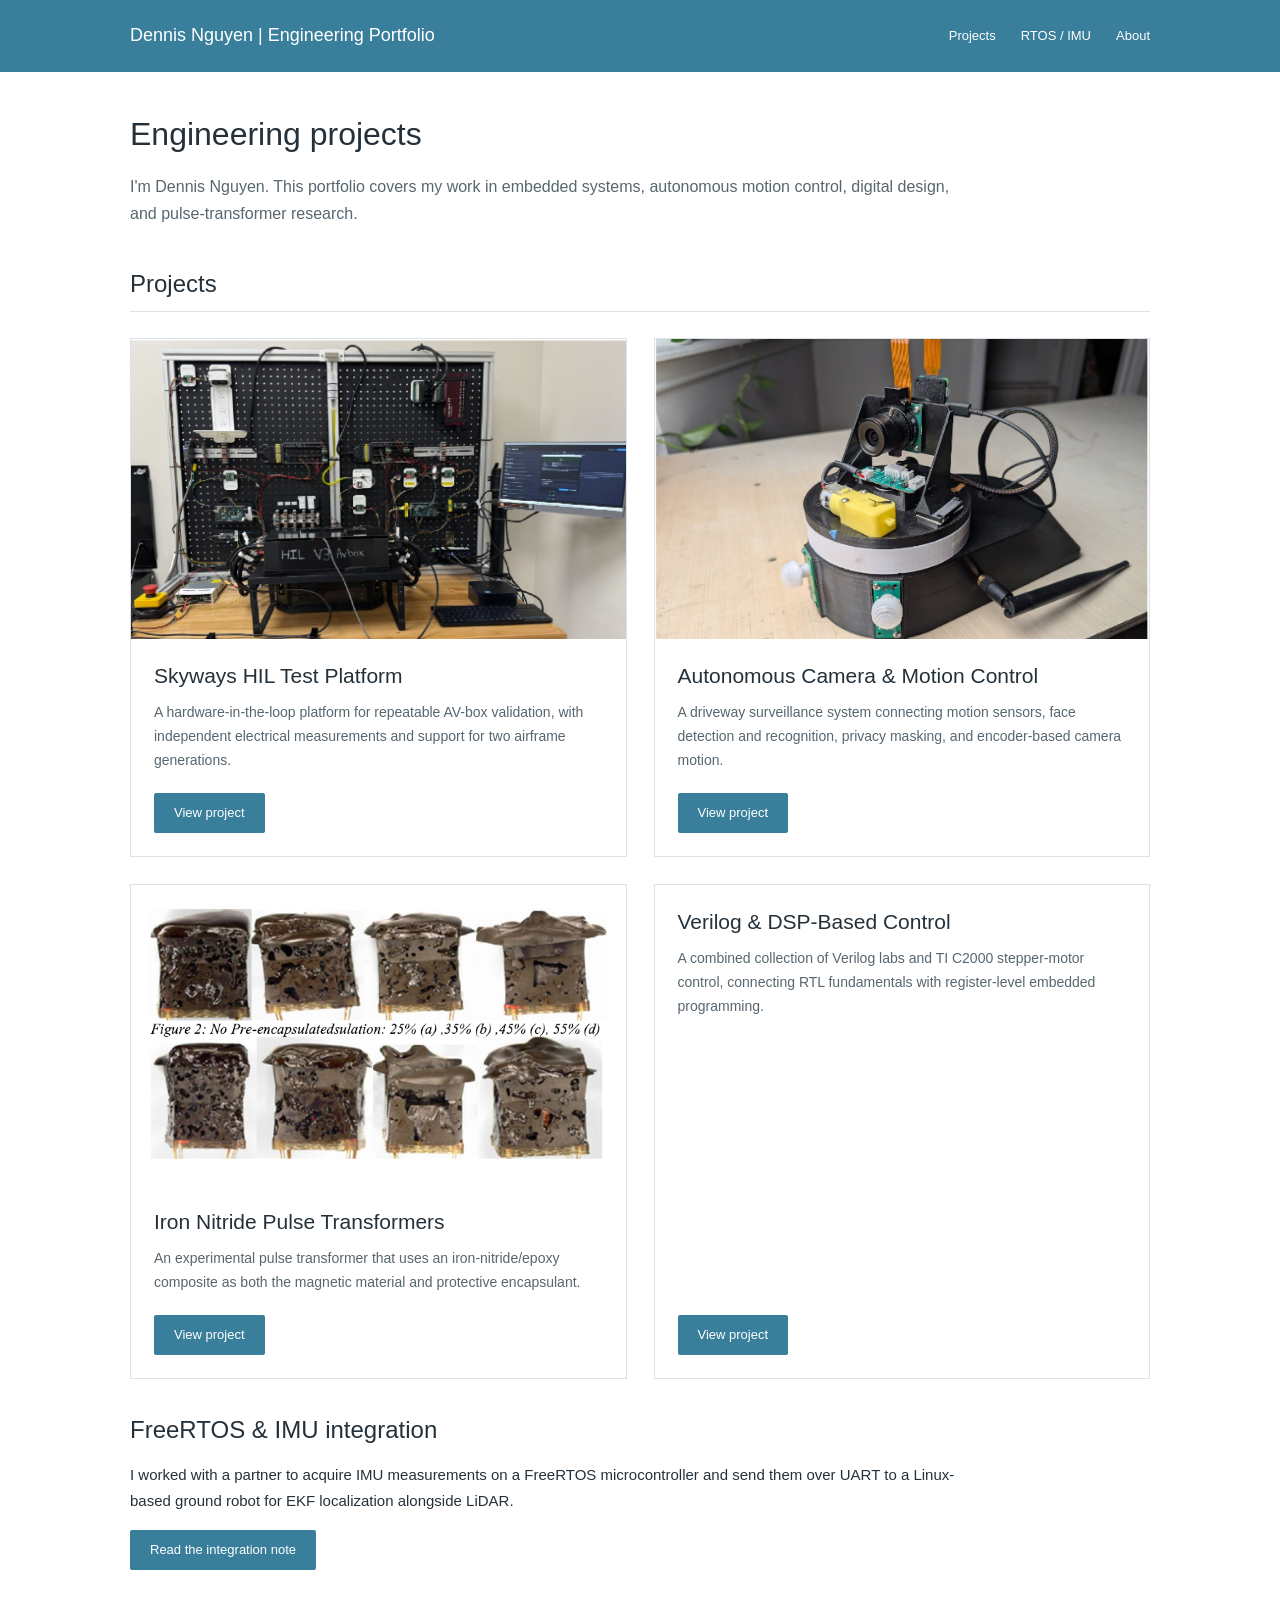
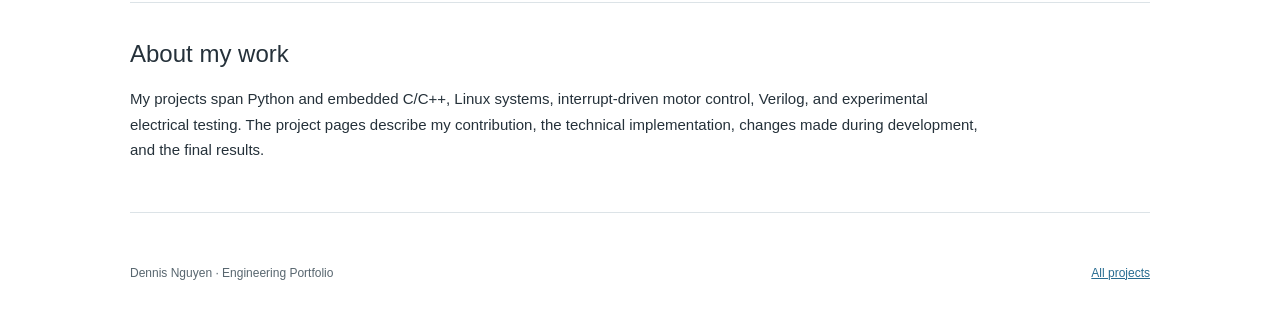
==== index.html @ afa56b70 "Publish Dennis Nguyen engineering portfolio Add all project pages, original project photos, crawlabl" ====
<!doctype html><html lang="en"><head><meta charset="UTF-8"><meta name="viewport" content="width=device-width,initial-scale=1"><title>Dennis Nguyen | Engineering Portfolio</title><meta name="description" content="Dennis Nguyen’s engineering portfolio featuring Skyways avionics HIL testing, autonomous camera and motion control, Verilog and DSP coursework, iron-nitride pulse transformers, and FreeRTOS IMU integration."><meta name="theme-color" content="#397f9b"><link rel="canonical" href="https://dennistnguyen.github.io/"><meta property="og:title" content="Dennis Nguyen | Engineering Portfolio"><meta property="og:description" content="Dennis Nguyen’s engineering portfolio featuring Skyways avionics HIL testing, autonomous camera and motion control, Verilog and DSP coursework, iron-nitride pulse transformers, and FreeRTOS IMU integration."><meta property="og:url" content="https://dennistnguyen.github.io/"><meta property="og:image" content="https://dennistnguyen.github.io/camera-product.png"><link rel="icon" href="/favicon.svg" type="image/svg+xml"><link rel="stylesheet" href="/site.css"><script src="/site.js" defer></script><meta name="robots" content="index,follow"><meta property="og:type" content="website"><script type="application/ld+json">{"@context":"https://schema.org","@graph":[{"@type":"Person","@id":"https://dennistnguyen.github.io/#dennis-nguyen","name":"Dennis Nguyen","url":"https://dennistnguyen.github.io/"},{"@type":"WebSite","@id":"https://dennistnguyen.github.io/#website","name":"Dennis Nguyen Engineering Portfolio","alternateName":"Dennis Nguyen Portfolio","url":"https://dennistnguyen.github.io/","publisher":{"@id":"https://dennistnguyen.github.io/#dennis-nguyen"}},{"@type":"ProfilePage","@id":"https://dennistnguyen.github.io/#webpage","name":"Dennis Nguyen | Engineering Portfolio","url":"https://dennistnguyen.github.io/","isPartOf":{"@id":"https://dennistnguyen.github.io/#website"},"mainEntity":{"@id":"https://dennistnguyen.github.io/#dennis-nguyen"}}]}</script><meta name="google-site-verification" content="JkcclAzl6BrZc9IJsqjWrObh7vbxXQNte5OkdnFRGxA" />
</head><body><a class="skip" href="#main">Skip to content</a><header><div class="container header-row"><a class="brand" href="/">Dennis Nguyen <span>| Engineering Portfolio</span></a><button class="menu" aria-expanded="false" aria-controls="navigation" aria-label="Open navigation">Menu</button><nav id="navigation"><a href="/#projects">Projects</a><a href="/#imu">RTOS / IMU</a><a href="/#about">About</a></nav></div></header><main id="main"><div class="container"><section class="introduction"><h1>Engineering projects</h1><p>I'm Dennis Nguyen. This portfolio covers my work in embedded systems, autonomous motion control, digital design, and pulse-transformer research.</p></section><section id="projects"><h2 class="section-heading">Projects</h2><div class="project-grid"><article class="project-card"><a class="photo-link" href="/skyways.html"><img src="/hil-bench.png" alt="Assembled Skyways HIL bench with modular pegboard hardware, connected AV box, and operator computer" ></a><div class="card-text"><h3>Skyways HIL Test Platform</h3><p>A hardware-in-the-loop platform for repeatable AV-box validation, with independent electrical measurements and support for two airframe generations.</p><a class="button" href="/skyways.html">View project</a></div></article><article class="project-card"><a class="photo-link" href="/autonomous-camera.html"><img src="/camera-product.png" alt="Completed driveway camera with its motorized pan mechanism, PIR sensors, camera, and enclosure" ></a><div class="card-text"><h3>Autonomous Camera &amp; Motion Control</h3><p>A driveway surveillance system connecting motion sensors, face detection and recognition, privacy masking, and encoder-based camera motion.</p><a class="button" href="/autonomous-camera.html">View project</a></div></article><article class="project-card"><a class="photo-link" href="/pulse-transformers.html"><img src="/transformer-prototypes.png" alt="Iron-nitride transformer prototypes at four filler concentrations, with and without winding precoat" class="samples"></a><div class="card-text"><h3>Iron Nitride Pulse Transformers</h3><p>An experimental pulse transformer that uses an iron-nitride/epoxy composite as both the magnetic material and protective encapsulant.</p><a class="button" href="/pulse-transformers.html">View project</a></div></article><article class="project-card"><div class="card-text"><h3>Verilog &amp; DSP-Based Control</h3><p>A combined collection of Verilog labs and TI C2000 stepper-motor control, connecting RTL fundamentals with register-level embedded programming.</p><a class="button" href="/digital-control.html">View project</a></div></article></div></section><section class="short-section" id="imu"><h2>FreeRTOS &amp; IMU integration</h2><p>I worked with a partner to acquire IMU measurements on a FreeRTOS microcontroller and send them over UART to a Linux-based ground robot for EKF localization alongside LiDAR.</p><a class="button" href="/imu-integration.html">Read the integration note</a></section><section class="short-section" id="about"><h2>About my work</h2><p>My projects span Python and embedded C/C++, Linux systems, interrupt-driven motor control, Verilog, and experimental electrical testing. The project pages describe my contribution, the technical implementation, changes made during development, and the final results.</p></section></div></main><footer class="container"><p>Dennis Nguyen · Engineering Portfolio</p><a href="/#projects">All projects</a></footer></body></html>
---- site.css ----
:root{--blue:#397f9b;--ink:#25313a;--muted:#58666f;--line:#dce3e7;--pale:#f3f6f8}*{box-sizing:border-box}html{scroll-behavior:smooth;scroll-padding-top:85px}body{font-family:Arial,'Segoe UI',sans-serif;color:var(--ink);background:#fff;line-height:1.7;margin:0;font-size:16px}a{color:#276c91}a:hover{text-decoration:underline}button{font:inherit}img{max-width:100%;display:block}h1,h2,h3{line-height:1.3;font-weight:500;margin:0 0 17px}h1{font-size:32px}h2{font-size:24px}h3{font-size:18px;font-weight:600}p{margin:0 0 17px}.container{max-width:1080px;padding:0 30px;margin:0 auto}header{background:var(--blue);color:white;position:sticky;top:0;z-index:10}.header-row{display:flex;align-items:center;justify-content:space-between;gap:20px;min-height:72px}.brand{color:white;text-decoration:none;font-size:18px;font-weight:400;line-height:1.4}.brand span{font-weight:400}nav{display:flex;gap:25px;font-size:13px}nav a{color:#fff;text-decoration:none}.menu{display:none}a:focus-visible,button:focus-visible{outline:3px solid #ddad54;outline-offset:4px}.skip{position:absolute;top:-80px;left:15px;background:white;padding:10px;z-index:30}.skip:focus{top:10px}.introduction{padding:42px 0 24px;max-width:830px}.introduction p{color:var(--muted);font-size:16px}.section-heading{border-bottom:1px solid var(--line);padding-bottom:12px;margin-bottom:26px}.project-grid{display:grid;grid-template-columns:1fr 1fr;gap:27px}.project-card{border:1px solid var(--line);background:#fff;overflow:hidden;display:flex;flex-direction:column}.photo-link{display:block;background:var(--pale)}.photo-link img{height:300px;width:100%;object-fit:cover;object-position:center}.photo-link img.samples{object-fit:contain;background:#fff;padding:16px}.card-text{padding:23px;display:flex;flex-direction:column;flex:1}.card-text h3{font-size:21px;font-weight:500;margin-bottom:12px}.card-text p{font-size:14px;color:var(--muted);margin-bottom:20px}.button{background:var(--blue);color:#fff;display:inline-block;text-decoration:none;padding:9px 20px;font-size:13px;align-self:flex-start;margin-top:auto;border:0;border-radius:2px}.button:hover{background:#2c6d89;text-decoration:none}.short-section{padding:35px 0 32px;border-bottom:1px solid var(--line);scroll-margin-top:90px}.short-section p{font-size:15px;max-width:850px}.short-section:first-of-type{margin-top:18px}footer{display:flex;justify-content:space-between;align-items:center;gap:20px;font-size:12px;color:var(--muted);padding-top:30px!important;padding-bottom:30px!important;margin-top:20px!important}footer p{margin:0}.case{padding-top:30px;padding-bottom:30px}.back{font-size:13px;display:inline-block;margin-bottom:27px;text-decoration:none}.case>h1{font-size:32px;margin-bottom:9px}.context{font-size:13px;color:var(--muted);margin-bottom:29px}.overview{margin-bottom:29px}.overview.with-photo{display:grid;grid-template-columns:1fr 1fr;gap:35px;align-items:start}.overview h2{font-size:22px}.overview p{font-size:15px}.tags{display:flex;flex-wrap:wrap;gap:7px;margin:20px 0}.tags span{font-size:11px;color:#416376;background:#f0f5f7;padding:3px 9px;border-radius:3px}.project-photo{margin:0}.project-photo img{width:100%;height:auto;max-height:385px;object-fit:contain}.project-photo:has(img[src*="camera-product"]) img{object-fit:cover;aspect-ratio:4/3}.project-photo:has(img[src*="transformer-prototypes"]) img{padding:12px;border:1px solid var(--line)}figcaption{font-size:11px;line-height:1.6;color:var(--muted);margin-top:9px}.case>section{margin:30px 0;padding-top:24px;border-top:1px solid var(--line);scroll-margin-top:100px}.case>section>h2{font-size:23px}.case section p{font-size:15px;line-height:1.85}.contribution{background:var(--pale);padding:22px!important;border:0!important}.contribution h2{font-size:20px!important}.contribution p{margin-bottom:0}.technical{margin-top:23px}.technical h3{font-size:17px;margin-bottom:9px}.technical p{max-width:950px}.results-gallery{display:grid;grid-template-columns:1fr 1fr;gap:26px;margin-top:23px;align-items:start}.results-gallery figure{margin:0}.results-gallery img{width:100%;height:260px;object-fit:contain;background:var(--pale);border:1px solid var(--line);padding:6px}.table-wrap{overflow-x:auto;margin:22px 0 28px}table{border-collapse:collapse;width:100%;font-size:13px}caption{text-align:left;font-size:14px;font-weight:600;margin-bottom:12px}th,td{padding:10px 15px;border:1px solid var(--line);text-align:left}thead{background:var(--pale)}.result-figure{max-width:650px;margin:25px auto}.result-figure img{width:100%;border:1px solid var(--line)}.evidence{color:var(--muted);background:#fafbfc;padding:20px!important}.evidence h2{font-size:16px!important}.evidence p{font-size:12px!important;margin-bottom:10px}.note{max-width:870px}.note section p{font-size:15px}.case>.button{margin-top:15px}
@media(max-width:760px){.container{padding-inline:20px}.header-row{min-height:66px}.brand{font-size:15px;max-width:270px}.brand span{display:block;font-size:12px}.menu{display:block;color:white;background:none;border:1px solid #8eb7c6;padding:5px 10px;font-size:12px}nav{display:none;position:absolute;top:66px;left:0;right:0;background:var(--blue);padding:15px 20px;gap:20px}nav.open{display:flex}.introduction{padding-top:30px;padding-bottom:17px}h1{font-size:27px}.introduction p{font-size:14px}.project-grid{grid-template-columns:1fr;gap:24px}.photo-link img{height:auto;max-height:340px;aspect-ratio:4/3}.photo-link img.samples{aspect-ratio:auto;padding:13px}.card-text{padding:19px}.card-text h3{font-size:21px}.short-section{padding-block:28px}.short-section h2{font-size:22px}.short-section p{font-size:14px}footer{font-size:10px;gap:15px}.case{padding-top:22px}.case>h1{font-size:27px}.back{margin-bottom:22px}.context{font-size:12px;line-height:1.7;margin-bottom:24px}.overview.with-photo{grid-template-columns:1fr;gap:17px}.overview p,.case section p{font-size:14px}.project-photo img{max-height:330px}.case>section{margin-top:26px;padding-top:22px}.case>section>h2{font-size:22px}.contribution{padding:19px!important}.results-gallery{grid-template-columns:1fr;gap:25px}.results-gallery img{height:auto;max-height:330px}.table-wrap{margin-block:17px}th,td{padding:8px;font-size:11px}caption{font-size:12px}.evidence{padding:16px!important}.evidence p{font-size:11px!important}figcaption{font-size:10px}.technical h3{font-size:16px}.technical{margin-top:22px}}
@media(prefers-reduced-motion:reduce){html{scroll-behavior:auto}}
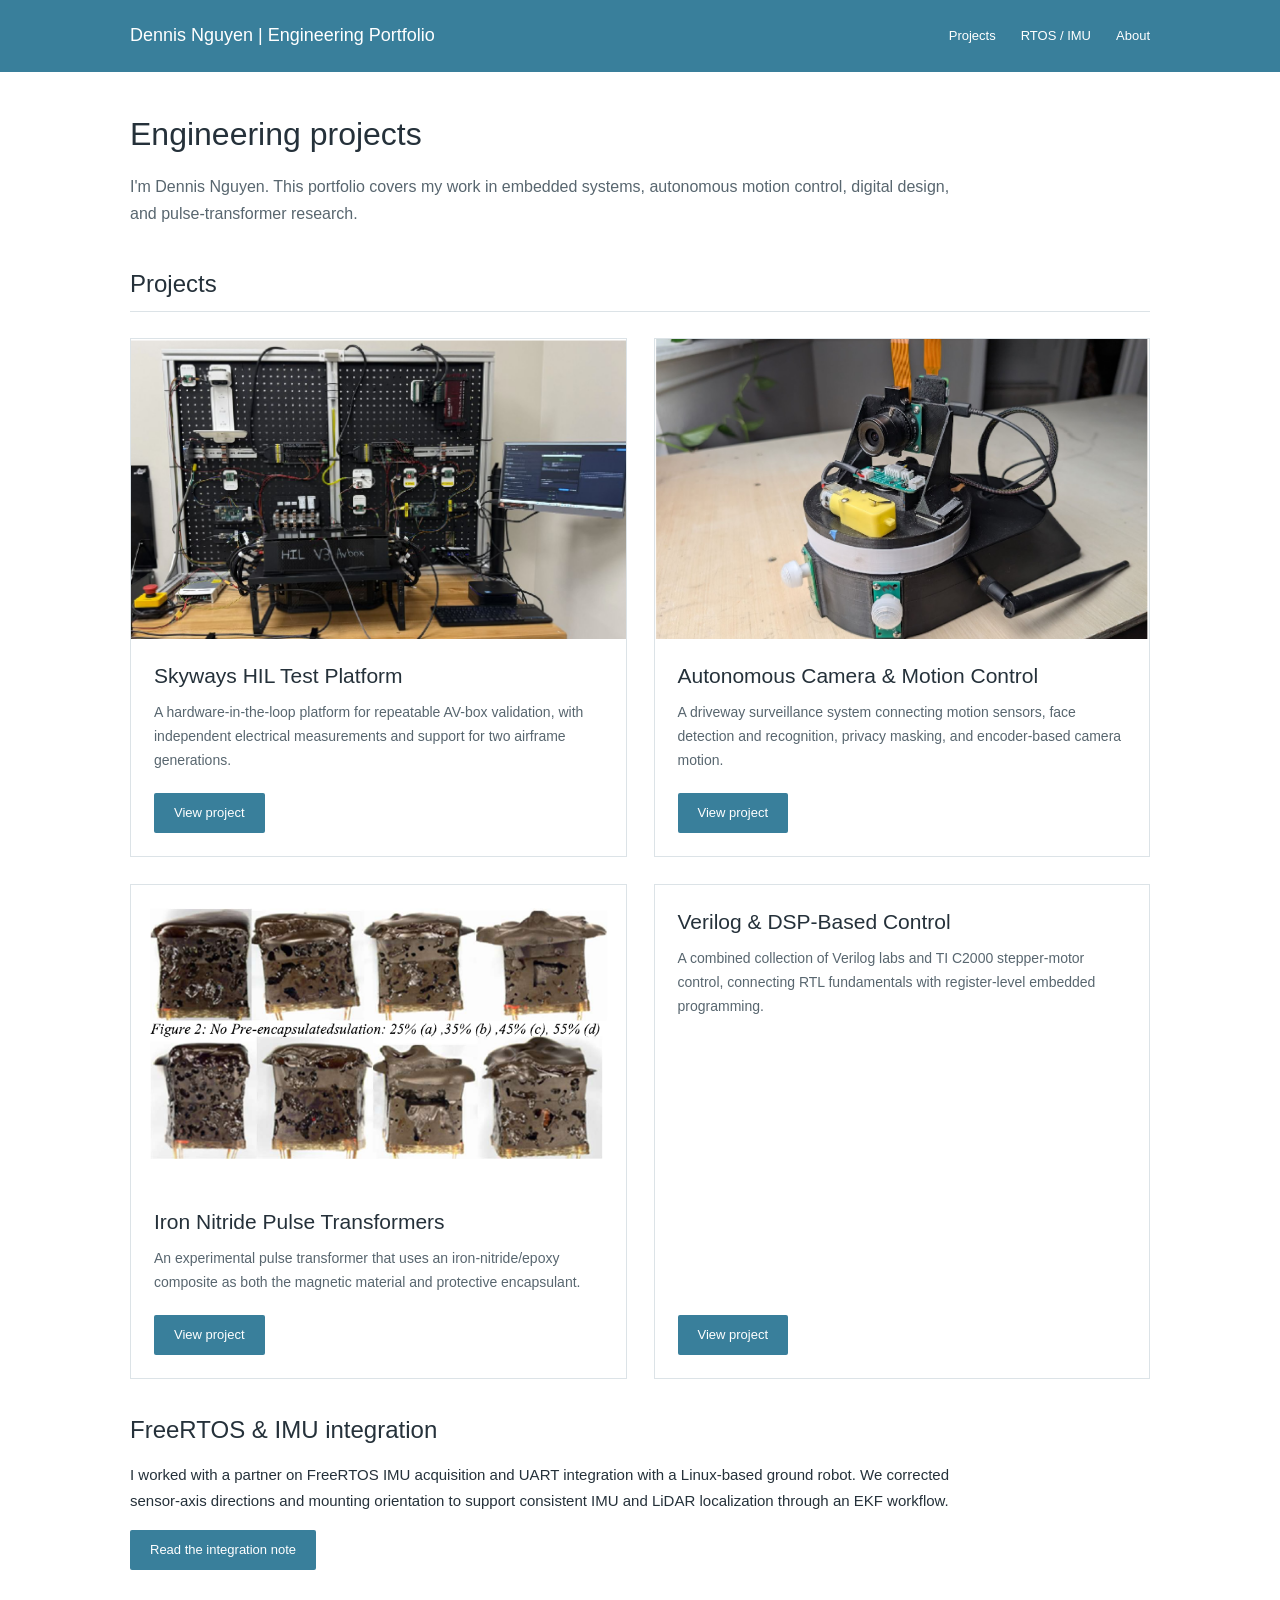
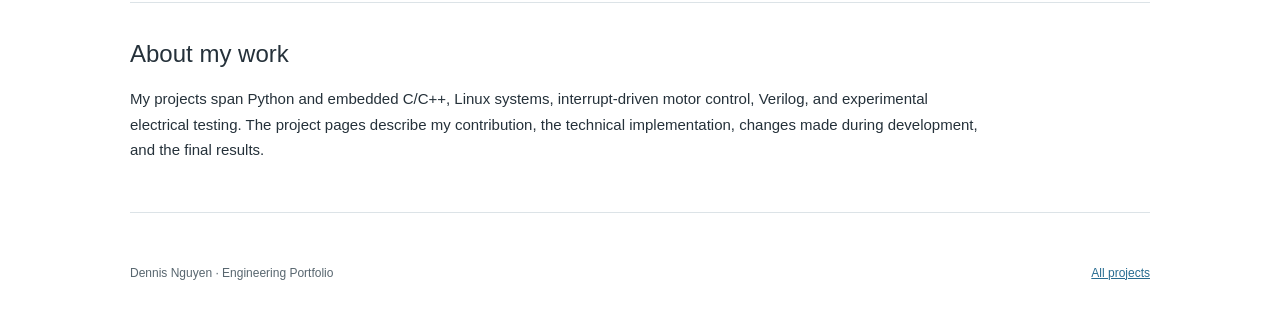
==== commit dbd62a96: "Expand IMU integration and digital control details Explain FreeRTOS acquisition, UART-to-Linux dataf" ====
--- a/index.html
+++ b/index.html
@@ -1,2 +1,2 @@
 <!doctype html><html lang="en"><head><meta charset="UTF-8"><meta name="viewport" content="width=device-width,initial-scale=1"><title>Dennis Nguyen | Engineering Portfolio</title><meta name="description" content="Dennis Nguyen’s engineering portfolio featuring Skyways avionics HIL testing, autonomous camera and motion control, Verilog and DSP coursework, iron-nitride pulse transformers, and FreeRTOS IMU integration."><meta name="theme-color" content="#397f9b"><link rel="canonical" href="https://dennistnguyen.github.io/"><meta property="og:title" content="Dennis Nguyen | Engineering Portfolio"><meta property="og:description" content="Dennis Nguyen’s engineering portfolio featuring Skyways avionics HIL testing, autonomous camera and motion control, Verilog and DSP coursework, iron-nitride pulse transformers, and FreeRTOS IMU integration."><meta property="og:url" content="https://dennistnguyen.github.io/"><meta property="og:image" content="https://dennistnguyen.github.io/camera-product.png"><link rel="icon" href="/favicon.svg" type="image/svg+xml"><link rel="stylesheet" href="/site.css"><script src="/site.js" defer></script><meta name="robots" content="index,follow"><meta property="og:type" content="website"><script type="application/ld+json">{"@context":"https://schema.org","@graph":[{"@type":"Person","@id":"https://dennistnguyen.github.io/#dennis-nguyen","name":"Dennis Nguyen","url":"https://dennistnguyen.github.io/"},{"@type":"WebSite","@id":"https://dennistnguyen.github.io/#website","name":"Dennis Nguyen Engineering Portfolio","alternateName":"Dennis Nguyen Portfolio","url":"https://dennistnguyen.github.io/","publisher":{"@id":"https://dennistnguyen.github.io/#dennis-nguyen"}},{"@type":"ProfilePage","@id":"https://dennistnguyen.github.io/#webpage","name":"Dennis Nguyen | Engineering Portfolio","url":"https://dennistnguyen.github.io/","isPartOf":{"@id":"https://dennistnguyen.github.io/#website"},"mainEntity":{"@id":"https://dennistnguyen.github.io/#dennis-nguyen"}}]}</script><meta name="google-site-verification" content="JkcclAzl6BrZc9IJsqjWrObh7vbxXQNte5OkdnFRGxA" />
-</head><body><a class="skip" href="#main">Skip to content</a><header><div class="container header-row"><a class="brand" href="/">Dennis Nguyen <span>| Engineering Portfolio</span></a><button class="menu" aria-expanded="false" aria-controls="navigation" aria-label="Open navigation">Menu</button><nav id="navigation"><a href="/#projects">Projects</a><a href="/#imu">RTOS / IMU</a><a href="/#about">About</a></nav></div></header><main id="main"><div class="container"><section class="introduction"><h1>Engineering projects</h1><p>I'm Dennis Nguyen. This portfolio covers my work in embedded systems, autonomous motion control, digital design, and pulse-transformer research.</p></section><section id="projects"><h2 class="section-heading">Projects</h2><div class="project-grid"><article class="project-card"><a class="photo-link" href="/skyways.html"><img src="/hil-bench.png" alt="Assembled Skyways HIL bench with modular pegboard hardware, connected AV box, and operator computer" ></a><div class="card-text"><h3>Skyways HIL Test Platform</h3><p>A hardware-in-the-loop platform for repeatable AV-box validation, with independent electrical measurements and support for two airframe generations.</p><a class="button" href="/skyways.html">View project</a></div></article><article class="project-card"><a class="photo-link" href="/autonomous-camera.html"><img src="/camera-product.png" alt="Completed driveway camera with its motorized pan mechanism, PIR sensors, camera, and enclosure" ></a><div class="card-text"><h3>Autonomous Camera &amp; Motion Control</h3><p>A driveway surveillance system connecting motion sensors, face detection and recognition, privacy masking, and encoder-based camera motion.</p><a class="button" href="/autonomous-camera.html">View project</a></div></article><article class="project-card"><a class="photo-link" href="/pulse-transformers.html"><img src="/transformer-prototypes.png" alt="Iron-nitride transformer prototypes at four filler concentrations, with and without winding precoat" class="samples"></a><div class="card-text"><h3>Iron Nitride Pulse Transformers</h3><p>An experimental pulse transformer that uses an iron-nitride/epoxy composite as both the magnetic material and protective encapsulant.</p><a class="button" href="/pulse-transformers.html">View project</a></div></article><article class="project-card"><div class="card-text"><h3>Verilog &amp; DSP-Based Control</h3><p>A combined collection of Verilog labs and TI C2000 stepper-motor control, connecting RTL fundamentals with register-level embedded programming.</p><a class="button" href="/digital-control.html">View project</a></div></article></div></section><section class="short-section" id="imu"><h2>FreeRTOS &amp; IMU integration</h2><p>I worked with a partner to acquire IMU measurements on a FreeRTOS microcontroller and send them over UART to a Linux-based ground robot for EKF localization alongside LiDAR.</p><a class="button" href="/imu-integration.html">Read the integration note</a></section><section class="short-section" id="about"><h2>About my work</h2><p>My projects span Python and embedded C/C++, Linux systems, interrupt-driven motor control, Verilog, and experimental electrical testing. The project pages describe my contribution, the technical implementation, changes made during development, and the final results.</p></section></div></main><footer class="container"><p>Dennis Nguyen · Engineering Portfolio</p><a href="/#projects">All projects</a></footer></body></html>+</head><body><a class="skip" href="#main">Skip to content</a><header><div class="container header-row"><a class="brand" href="/">Dennis Nguyen <span>| Engineering Portfolio</span></a><button class="menu" aria-expanded="false" aria-controls="navigation" aria-label="Open navigation">Menu</button><nav id="navigation"><a href="/#projects">Projects</a><a href="/#imu">RTOS / IMU</a><a href="/#about">About</a></nav></div></header><main id="main"><div class="container"><section class="introduction"><h1>Engineering projects</h1><p>I'm Dennis Nguyen. This portfolio covers my work in embedded systems, autonomous motion control, digital design, and pulse-transformer research.</p></section><section id="projects"><h2 class="section-heading">Projects</h2><div class="project-grid"><article class="project-card"><a class="photo-link" href="/skyways.html"><img src="/hil-bench.png" alt="Assembled Skyways HIL bench with modular pegboard hardware, connected AV box, and operator computer" ></a><div class="card-text"><h3>Skyways HIL Test Platform</h3><p>A hardware-in-the-loop platform for repeatable AV-box validation, with independent electrical measurements and support for two airframe generations.</p><a class="button" href="/skyways.html">View project</a></div></article><article class="project-card"><a class="photo-link" href="/autonomous-camera.html"><img src="/camera-product.png" alt="Completed driveway camera with its motorized pan mechanism, PIR sensors, camera, and enclosure" ></a><div class="card-text"><h3>Autonomous Camera &amp; Motion Control</h3><p>A driveway surveillance system connecting motion sensors, face detection and recognition, privacy masking, and encoder-based camera motion.</p><a class="button" href="/autonomous-camera.html">View project</a></div></article><article class="project-card"><a class="photo-link" href="/pulse-transformers.html"><img src="/transformer-prototypes.png" alt="Iron-nitride transformer prototypes at four filler concentrations, with and without winding precoat" class="samples"></a><div class="card-text"><h3>Iron Nitride Pulse Transformers</h3><p>An experimental pulse transformer that uses an iron-nitride/epoxy composite as both the magnetic material and protective encapsulant.</p><a class="button" href="/pulse-transformers.html">View project</a></div></article><article class="project-card"><div class="card-text"><h3>Verilog &amp; DSP-Based Control</h3><p>A combined collection of Verilog labs and TI C2000 stepper-motor control, connecting RTL fundamentals with register-level embedded programming.</p><a class="button" href="/digital-control.html">View project</a></div></article></div></section><section class="short-section" id="imu"><h2>FreeRTOS &amp; IMU integration</h2><p>I worked with a partner on FreeRTOS IMU acquisition and UART integration with a Linux-based ground robot. We corrected sensor-axis directions and mounting orientation to support consistent IMU and LiDAR localization through an EKF workflow.</p><a class="button" href="/imu-integration.html">Read the integration note</a></section><section class="short-section" id="about"><h2>About my work</h2><p>My projects span Python and embedded C/C++, Linux systems, interrupt-driven motor control, Verilog, and experimental electrical testing. The project pages describe my contribution, the technical implementation, changes made during development, and the final results.</p></section></div></main><footer class="container"><p>Dennis Nguyen · Engineering Portfolio</p><a href="/#projects">All projects</a></footer></body></html>
--- a/site.css
+++ b/site.css
@@ -1,3 +1,6 @@
 :root{--blue:#397f9b;--ink:#25313a;--muted:#58666f;--line:#dce3e7;--pale:#f3f6f8}*{box-sizing:border-box}html{scroll-behavior:smooth;scroll-padding-top:85px}body{font-family:Arial,'Segoe UI',sans-serif;color:var(--ink);background:#fff;line-height:1.7;margin:0;font-size:16px}a{color:#276c91}a:hover{text-decoration:underline}button{font:inherit}img{max-width:100%;display:block}h1,h2,h3{line-height:1.3;font-weight:500;margin:0 0 17px}h1{font-size:32px}h2{font-size:24px}h3{font-size:18px;font-weight:600}p{margin:0 0 17px}.container{max-width:1080px;padding:0 30px;margin:0 auto}header{background:var(--blue);color:white;position:sticky;top:0;z-index:10}.header-row{display:flex;align-items:center;justify-content:space-between;gap:20px;min-height:72px}.brand{color:white;text-decoration:none;font-size:18px;font-weight:400;line-height:1.4}.brand span{font-weight:400}nav{display:flex;gap:25px;font-size:13px}nav a{color:#fff;text-decoration:none}.menu{display:none}a:focus-visible,button:focus-visible{outline:3px solid #ddad54;outline-offset:4px}.skip{position:absolute;top:-80px;left:15px;background:white;padding:10px;z-index:30}.skip:focus{top:10px}.introduction{padding:42px 0 24px;max-width:830px}.introduction p{color:var(--muted);font-size:16px}.section-heading{border-bottom:1px solid var(--line);padding-bottom:12px;margin-bottom:26px}.project-grid{display:grid;grid-template-columns:1fr 1fr;gap:27px}.project-card{border:1px solid var(--line);background:#fff;overflow:hidden;display:flex;flex-direction:column}.photo-link{display:block;background:var(--pale)}.photo-link img{height:300px;width:100%;object-fit:cover;object-position:center}.photo-link img.samples{object-fit:contain;background:#fff;padding:16px}.card-text{padding:23px;display:flex;flex-direction:column;flex:1}.card-text h3{font-size:21px;font-weight:500;margin-bottom:12px}.card-text p{font-size:14px;color:var(--muted);margin-bottom:20px}.button{background:var(--blue);color:#fff;display:inline-block;text-decoration:none;padding:9px 20px;font-size:13px;align-self:flex-start;margin-top:auto;border:0;border-radius:2px}.button:hover{background:#2c6d89;text-decoration:none}.short-section{padding:35px 0 32px;border-bottom:1px solid var(--line);scroll-margin-top:90px}.short-section p{font-size:15px;max-width:850px}.short-section:first-of-type{margin-top:18px}footer{display:flex;justify-content:space-between;align-items:center;gap:20px;font-size:12px;color:var(--muted);padding-top:30px!important;padding-bottom:30px!important;margin-top:20px!important}footer p{margin:0}.case{padding-top:30px;padding-bottom:30px}.back{font-size:13px;display:inline-block;margin-bottom:27px;text-decoration:none}.case>h1{font-size:32px;margin-bottom:9px}.context{font-size:13px;color:var(--muted);margin-bottom:29px}.overview{margin-bottom:29px}.overview.with-photo{display:grid;grid-template-columns:1fr 1fr;gap:35px;align-items:start}.overview h2{font-size:22px}.overview p{font-size:15px}.tags{display:flex;flex-wrap:wrap;gap:7px;margin:20px 0}.tags span{font-size:11px;color:#416376;background:#f0f5f7;padding:3px 9px;border-radius:3px}.project-photo{margin:0}.project-photo img{width:100%;height:auto;max-height:385px;object-fit:contain}.project-photo:has(img[src*="camera-product"]) img{object-fit:cover;aspect-ratio:4/3}.project-photo:has(img[src*="transformer-prototypes"]) img{padding:12px;border:1px solid var(--line)}figcaption{font-size:11px;line-height:1.6;color:var(--muted);margin-top:9px}.case>section{margin:30px 0;padding-top:24px;border-top:1px solid var(--line);scroll-margin-top:100px}.case>section>h2{font-size:23px}.case section p{font-size:15px;line-height:1.85}.contribution{background:var(--pale);padding:22px!important;border:0!important}.contribution h2{font-size:20px!important}.contribution p{margin-bottom:0}.technical{margin-top:23px}.technical h3{font-size:17px;margin-bottom:9px}.technical p{max-width:950px}.results-gallery{display:grid;grid-template-columns:1fr 1fr;gap:26px;margin-top:23px;align-items:start}.results-gallery figure{margin:0}.results-gallery img{width:100%;height:260px;object-fit:contain;background:var(--pale);border:1px solid var(--line);padding:6px}.table-wrap{overflow-x:auto;margin:22px 0 28px}table{border-collapse:collapse;width:100%;font-size:13px}caption{text-align:left;font-size:14px;font-weight:600;margin-bottom:12px}th,td{padding:10px 15px;border:1px solid var(--line);text-align:left}thead{background:var(--pale)}.result-figure{max-width:650px;margin:25px auto}.result-figure img{width:100%;border:1px solid var(--line)}.evidence{color:var(--muted);background:#fafbfc;padding:20px!important}.evidence h2{font-size:16px!important}.evidence p{font-size:12px!important;margin-bottom:10px}.note{max-width:870px}.note section p{font-size:15px}.case>.button{margin-top:15px}
 @media(max-width:760px){.container{padding-inline:20px}.header-row{min-height:66px}.brand{font-size:15px;max-width:270px}.brand span{display:block;font-size:12px}.menu{display:block;color:white;background:none;border:1px solid #8eb7c6;padding:5px 10px;font-size:12px}nav{display:none;position:absolute;top:66px;left:0;right:0;background:var(--blue);padding:15px 20px;gap:20px}nav.open{display:flex}.introduction{padding-top:30px;padding-bottom:17px}h1{font-size:27px}.introduction p{font-size:14px}.project-grid{grid-template-columns:1fr;gap:24px}.photo-link img{height:auto;max-height:340px;aspect-ratio:4/3}.photo-link img.samples{aspect-ratio:auto;padding:13px}.card-text{padding:19px}.card-text h3{font-size:21px}.short-section{padding-block:28px}.short-section h2{font-size:22px}.short-section p{font-size:14px}footer{font-size:10px;gap:15px}.case{padding-top:22px}.case>h1{font-size:27px}.back{margin-bottom:22px}.context{font-size:12px;line-height:1.7;margin-bottom:24px}.overview.with-photo{grid-template-columns:1fr;gap:17px}.overview p,.case section p{font-size:14px}.project-photo img{max-height:330px}.case>section{margin-top:26px;padding-top:22px}.case>section>h2{font-size:22px}.contribution{padding:19px!important}.results-gallery{grid-template-columns:1fr;gap:25px}.results-gallery img{height:auto;max-height:330px}.table-wrap{margin-block:17px}th,td{padding:8px;font-size:11px}caption{font-size:12px}.evidence{padding:16px!important}.evidence p{font-size:11px!important}figcaption{font-size:10px}.technical h3{font-size:16px}.technical{margin-top:22px}}
 @media(prefers-reduced-motion:reduce){html{scroll-behavior:auto}}
+
+.code-example{margin:26px 0 32px}.code-example pre{background:#f3f6f8;border:1px solid var(--line);border-left:3px solid var(--blue);padding:18px 20px;overflow-x:auto;max-width:100%;line-height:1.65;font-size:13px;tab-size:4}.code-example code{font-family:Consolas,"Courier New",monospace}.code-example .code-credit{font-size:12px;color:var(--muted);line-height:1.65}.dataflow{list-style:none;display:grid;grid-template-columns:repeat(5,minmax(0,1fr));gap:8px;padding:0;margin:24px 0 30px}.dataflow li{background:var(--pale);border:1px solid var(--line);padding:13px 10px}.dataflow strong{display:block;font-size:13px}.dataflow span{display:block;font-size:11px;line-height:1.5;margin-top:5px;color:var(--muted)}
+@media(max-width:760px){.code-example pre{padding:13px;font-size:12px}.dataflow{grid-template-columns:repeat(2,minmax(0,1fr))}.dataflow li:last-child{grid-column:1/-1}.dataflow strong{font-size:14px}.dataflow span{font-size:12px}}
